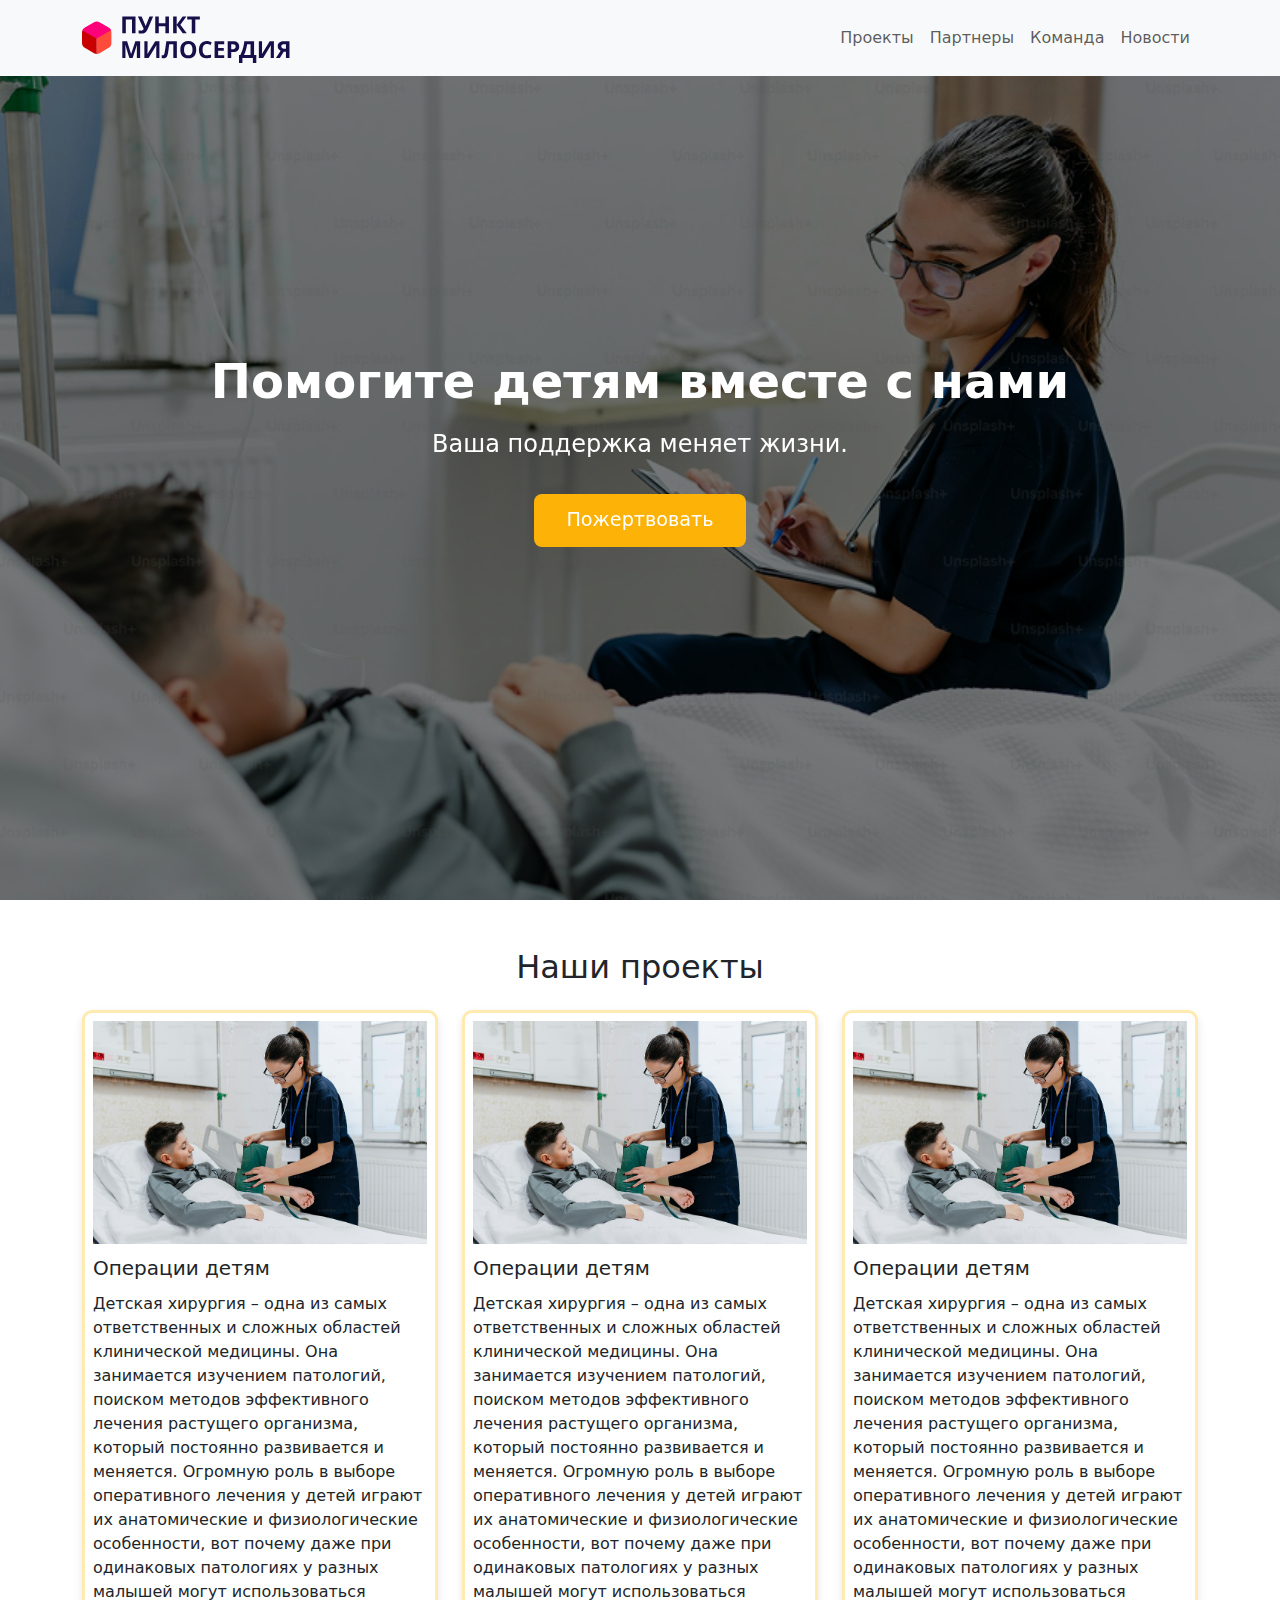
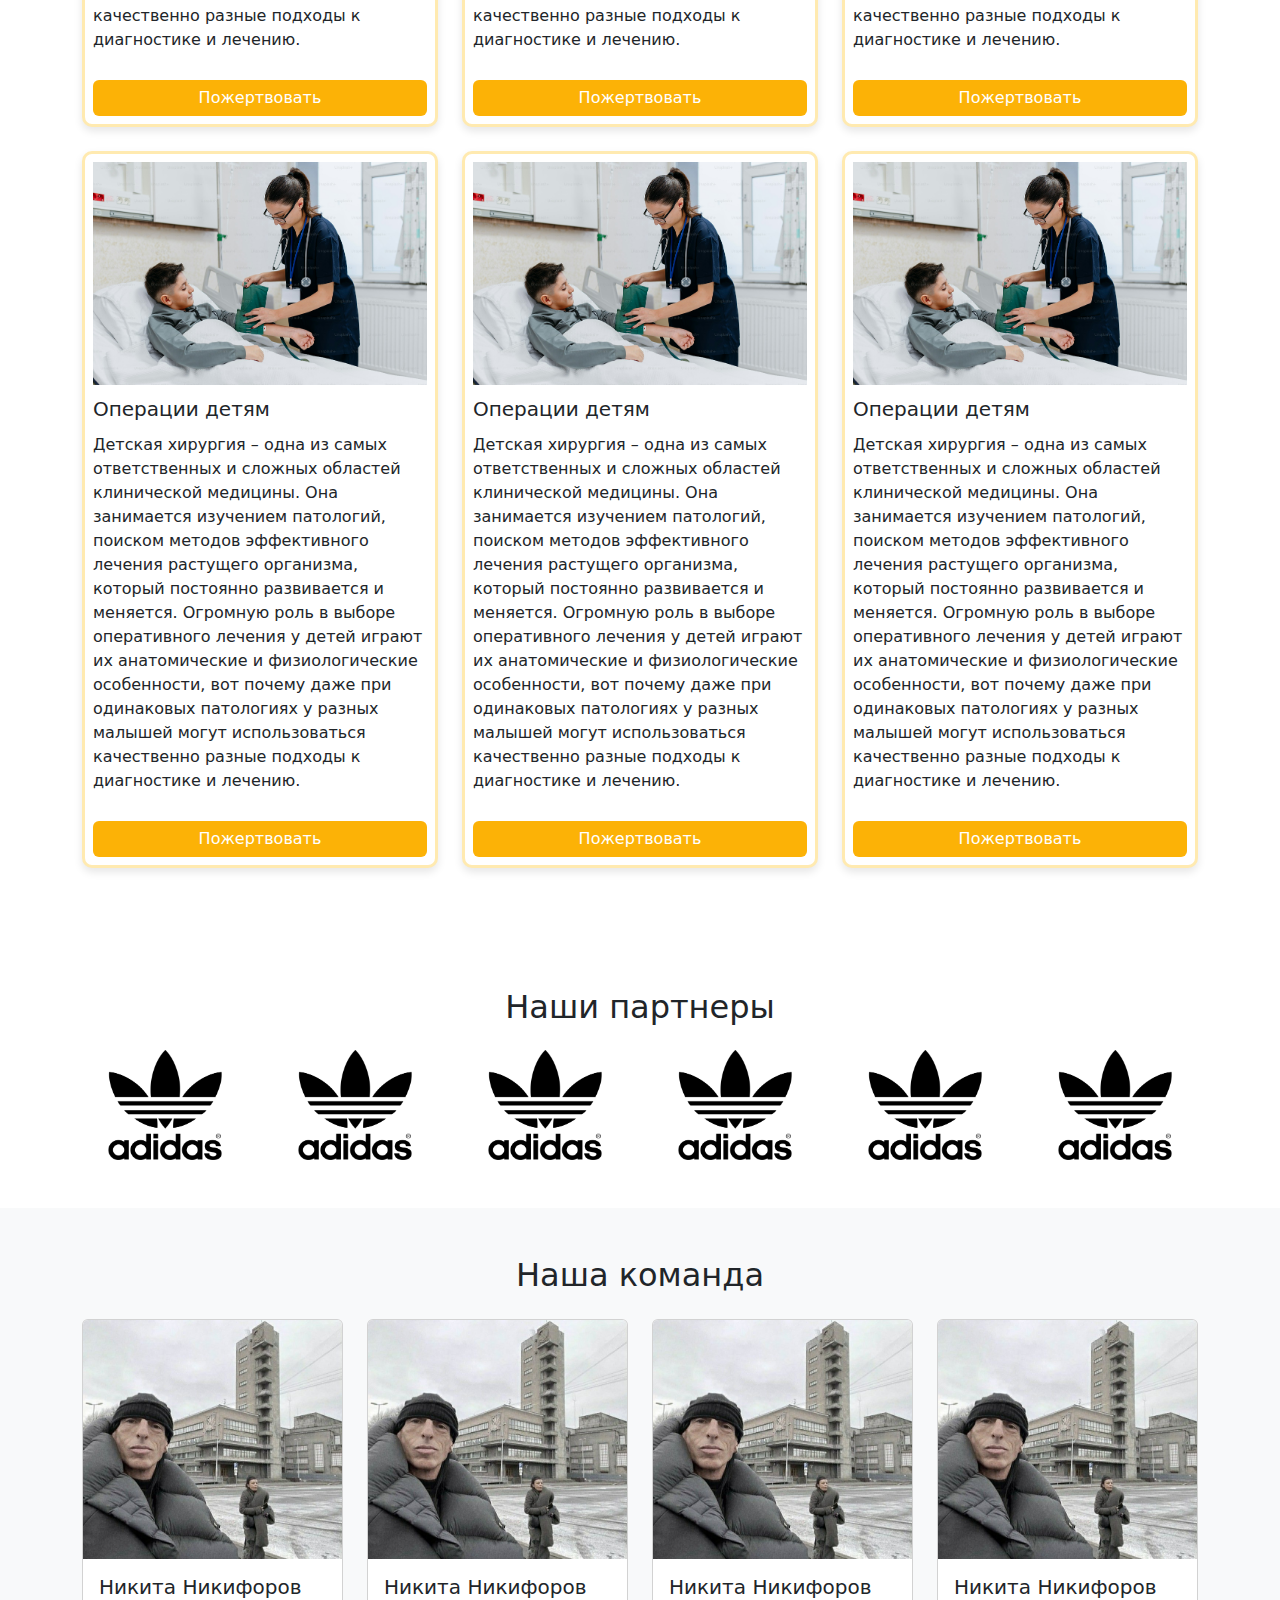
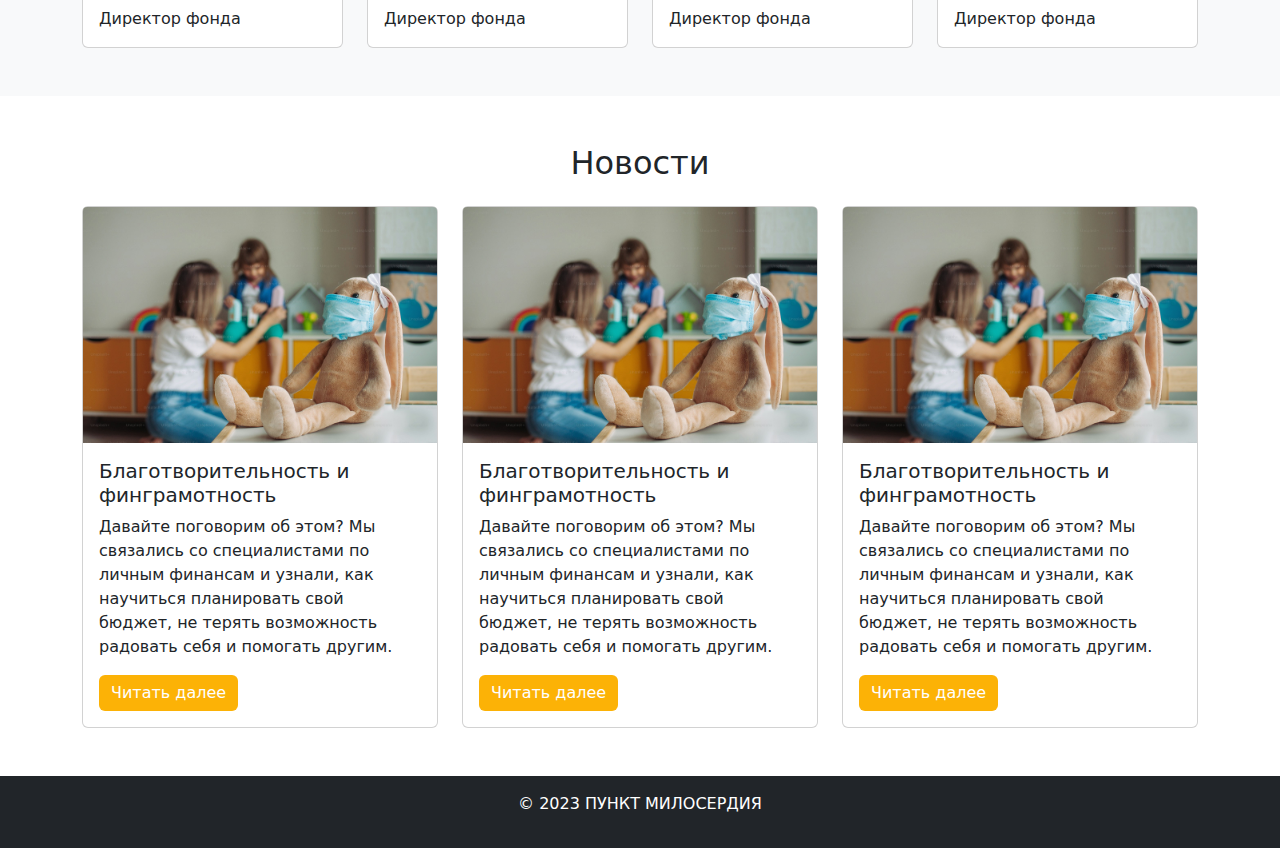
==== index.html @ 9f7f4b55 "new project" ====
<!DOCTYPE html>
<html lang="ru">
<head>
  <meta charset="UTF-8">
  <meta name="viewport" content="width=device-width, initial-scale=1.0">
  <title>ПУНКТ МИЛОСЕРДИЯ</title>
  <link href="https://cdn.jsdelivr.net/npm/bootstrap@5.3.0/dist/css/bootstrap.min.css" rel="stylesheet">
  <link rel="stylesheet" href="./css/styles.css">
</head>
<body>
  <header>
    <nav class="navbar navbar-expand-lg navbar-light bg-light fixed-top">
      <div class="container">
        <a class="navbar-brand" href="./">
          <img src="./images/logo.svg" alt="Логотип ПУНКТ МИЛОСЕРДИЯ" height="50">
        </a>
        <button class="navbar-toggler" type="button" data-bs-toggle="collapse" data-bs-target="#navbarNav">
          <span class="navbar-toggler-icon"></span>
        </button>
        <div class="collapse navbar-collapse" id="navbarNav">
          <ul class="navbar-nav ms-auto">
            <li class="nav-item"><a class="nav-link" href="./projects.html">Проекты</a></li>
            <li class="nav-item"><a class="nav-link" href="#partners">Партнеры</a></li>
            <li class="nav-item"><a class="nav-link" href="#team">Команда</a></li>
            <li class="nav-item"><a class="nav-link" href="#news">Новости</a></li>
          </ul>
        </div>
      </div>
    </nav>
  </header>
<section id="hero">
    <div id="hero-slider" class="carousel slide" data-bs-ride="carousel">
      <div class="carousel-inner">
        <div class="carousel-item active">
          <img src="./images/slider1.jpg" class="d-block w-100" alt="Слайд 1">
        </div>
        <div class="carousel-item">
          <img src="./images/slider2.jpg" class="d-block w-100" alt="Слайд 2">
        </div>
        <div class="carousel-item">
          <img src="./images/slider3.jpg" class="d-block w-100" alt="Слайд 2">
        </div>
      </div>
    </div>
  
    <div class="hero-content">
      <h1 class="display-4">Помогите детям вместе с нами</h1>
      <p class="lead">Ваша поддержка меняет жизни.</p>
      <a href="#donate" class="btn btn-primary btn-lg" data-bs-toggle="modal" data-bs-target="#donateModal">Пожертвовать</a>
    </div>
  </section>

  <section id="projects" class="py-5">
    <div class="container">
      <h2 class="text-center mb-4">Наши проекты</h2>
      <div class="row">
        <div class="col-md-4 mb-4">
          <div class="project-card p-2 d-flex flex-column">
            <img src="images/project.jpg" class="card-img-top" alt="Проект 1">
            <div class="card-body">
              <h5 class="card-title">Операции детям</h5>
              <p class="card-text">Детская хирургия – одна из самых ответственных и сложных областей клинической медицины. Она занимается изучением патологий, поиском методов эффективного лечения растущего организма, который постоянно развивается и меняется. Огромную роль в выборе оперативного лечения у детей играют их анатомические и физиологические особенности, вот почему даже при одинаковых патологиях у разных малышей могут использоваться качественно разные подходы к диагностике и лечению.</p>
              <a href="#" class="btn btn-primary" data-bs-toggle="modal" data-bs-target="#donateModal">Пожертвовать</a>
            </div>
          </div>
        </div>
        <div class="col-md-4 mb-4">
          <div class="project-card p-2 d-flex flex-column">
            <img src="images/project.jpg" class="card-img-top" alt="Проект 1">
            <div class="card-body">
              <h5 class="card-title">Операции детям</h5>
              <p class="card-text">Детская хирургия – одна из самых ответственных и сложных областей клинической медицины. Она занимается изучением патологий, поиском методов эффективного лечения растущего организма, который постоянно развивается и меняется. Огромную роль в выборе оперативного лечения у детей играют их анатомические и физиологические особенности, вот почему даже при одинаковых патологиях у разных малышей могут использоваться качественно разные подходы к диагностике и лечению.</p>
              <a href="#" class="btn btn-primary" data-bs-toggle="modal" data-bs-target="#donateModal">Пожертвовать</a>
            </div>
          </div>
        </div>
        <div class="col-md-4 mb-4">
          <div class="project-card p-2 d-flex flex-column">
            <img src="images/project.jpg" class="card-img-top" alt="Проект 1">
            <div class="card-body">
              <h5 class="card-title">Операции детям</h5>
              <p class="card-text">Детская хирургия – одна из самых ответственных и сложных областей клинической медицины. Она занимается изучением патологий, поиском методов эффективного лечения растущего организма, который постоянно развивается и меняется. Огромную роль в выборе оперативного лечения у детей играют их анатомические и физиологические особенности, вот почему даже при одинаковых патологиях у разных малышей могут использоваться качественно разные подходы к диагностике и лечению.</p>
              <a href="#" class="btn btn-primary" data-bs-toggle="modal" data-bs-target="#donateModal">Пожертвовать</a>
            </div>
          </div>
        </div>
        <div class="col-md-4 mb-4">
          <div class="project-card p-2 d-flex flex-column">
            <img src="images/project.jpg" class="card-img-top" alt="Проект 1">
            <div class="card-body">
              <h5 class="card-title">Операции детям</h5>
              <p class="card-text">Детская хирургия – одна из самых ответственных и сложных областей клинической медицины. Она занимается изучением патологий, поиском методов эффективного лечения растущего организма, который постоянно развивается и меняется. Огромную роль в выборе оперативного лечения у детей играют их анатомические и физиологические особенности, вот почему даже при одинаковых патологиях у разных малышей могут использоваться качественно разные подходы к диагностике и лечению.</p>
              <a href="#" class="btn btn-primary" data-bs-toggle="modal" data-bs-target="#donateModal">Пожертвовать</a>
            </div>
          </div>
        </div>
        <div class="col-md-4 mb-4">
          <div class="project-card p-2 d-flex flex-column">
            <img src="images/project.jpg" class="card-img-top" alt="Проект 1">
            <div class="card-body">
              <h5 class="card-title">Операции детям</h5>
              <p class="card-text">Детская хирургия – одна из самых ответственных и сложных областей клинической медицины. Она занимается изучением патологий, поиском методов эффективного лечения растущего организма, который постоянно развивается и меняется. Огромную роль в выборе оперативного лечения у детей играют их анатомические и физиологические особенности, вот почему даже при одинаковых патологиях у разных малышей могут использоваться качественно разные подходы к диагностике и лечению.</p>
              <a href="#" class="btn btn-primary" data-bs-toggle="modal" data-bs-target="#donateModal">Пожертвовать</a>
            </div>
          </div>
        </div>
        <div class="col-md-4 mb-4">
          <div class="project-card p-2 d-flex flex-column">
            <img src="images/project.jpg" class="card-img-top" alt="Проект 1">
            <div class="card-body">
              <h5 class="card-title">Операции детям</h5>
              <p class="card-text">Детская хирургия – одна из самых ответственных и сложных областей клинической медицины. Она занимается изучением патологий, поиском методов эффективного лечения растущего организма, который постоянно развивается и меняется. Огромную роль в выборе оперативного лечения у детей играют их анатомические и физиологические особенности, вот почему даже при одинаковых патологиях у разных малышей могут использоваться качественно разные подходы к диагностике и лечению.</p>
              <a href="#" class="btn btn-primary" data-bs-toggle="modal" data-bs-target="#donateModal">Пожертвовать</a>
            </div>
          </div>
        </div>
      </div>
    </div>
  </section>

  <section id="partners" class="py-5">
    <div class="container">
      <h2 class="text-center mb-4">Наши партнеры</h2>
      <div class="row">
        <div class="col-md-2"><img src="./images/brand.png" alt="Партнер 1" class="img-fluid"></div>
        <div class="col-md-2"><img src="./images/brand.png" alt="Партнер 1" class="img-fluid"></div>
        <div class="col-md-2"><img src="./images/brand.png" alt="Партнер 1" class="img-fluid"></div>
        <div class="col-md-2"><img src="./images/brand.png" alt="Партнер 1" class="img-fluid"></div>
        <div class="col-md-2"><img src="./images/brand.png" alt="Партнер 1" class="img-fluid"></div>
        <div class="col-md-2"><img src="./images/brand.png" alt="Партнер 1" class="img-fluid"></div>
      </div>
    </div>
  </section>

  <section id="team" class="py-5 bg-light">
    <div class="container">
      <h2 class="text-center mb-4">Наша команда</h2>
      <div class="row">
        <div class="col-md-3">
          <div class="card">
            <img src="./images/team1.jpg" class="card-img-top" alt="Сотрудник 1">
            <div class="card-body">
              <h5 class="card-title">Никита Никифоров</h5>
              <p class="card-text">Директор фонда</p>
            </div>
          </div>
        </div>
        <div class="col-md-3">
          <div class="card">
            <img src="./images/team1.jpg" class="card-img-top" alt="Сотрудник 1">
            <div class="card-body">
              <h5 class="card-title">Никита Никифоров</h5>
              <p class="card-text">Директор фонда</p>
            </div>
          </div>
        </div>
        <div class="col-md-3">
          <div class="card">
            <img src="./images/team1.jpg" class="card-img-top" alt="Сотрудник 1">
            <div class="card-body">
              <h5 class="card-title">Никита Никифоров</h5>
              <p class="card-text">Директор фонда</p>
            </div>
          </div>
        </div>
        <div class="col-md-3">
          <div class="card">
            <img src="./images/team1.jpg" class="card-img-top" alt="Сотрудник 1">
            <div class="card-body">
              <h5 class="card-title">Никита Никифоров</h5>
              <p class="card-text">Директор фонда</p>
            </div>
          </div>
        </div>
      </div>
    </div>
  </section>

  <section id="news" class="py-5">
    <div class="container">
      <h2 class="text-center mb-4">Новости</h2>
      <div class="row">
        <div class="col-md-4">
          <div class="card">
            <div class="img">
              <img src="./images/slider2.jpg" alt="">
            </div>
            <div class="card-body">
              <h5 class="card-title">Благотворительность и финграмотность</h5>
              <p class="card-text">Давайте поговорим об этом? Мы связались со специалистами по личным финансам и узнали, как научиться планировать свой бюджет, не терять возможность радовать себя и помогать другим.</p>
              <a href="./article.html" class="btn btn-primary">Читать далее</a>
            </div>
          </div>
        </div>
        <div class="col-md-4">
          <div class="card">
            <div class="img">
              <img src="./images/slider2.jpg" alt="">
            </div>
            <div class="card-body">
              <h5 class="card-title">Благотворительность и финграмотность</h5>
              <p class="card-text">Давайте поговорим об этом? Мы связались со специалистами по личным финансам и узнали, как научиться планировать свой бюджет, не терять возможность радовать себя и помогать другим.</p>
              <a href="./article.html" class="btn btn-primary">Читать далее</a>
            </div>
          </div>
        </div>
        <div class="col-md-4">
          <div class="card">
            <div class="img">
              <img src="./images/slider2.jpg" alt="">
            </div>
            <div class="card-body">
              <h5 class="card-title">Благотворительность и финграмотность</h5>
              <p class="card-text">Давайте поговорим об этом? Мы связались со специалистами по личным финансам и узнали, как научиться планировать свой бюджет, не терять возможность радовать себя и помогать другим.</p>
              <a href="./article.html" class="btn btn-primary">Читать далее</a>
            </div>
          </div>
        </div>
      </div>
    </div>
  </section>

  <footer class="bg-dark text-white text-center py-3">
    <p>&copy; 2023 ПУНКТ МИЛОСЕРДИЯ</p>
  </footer>

<div class="modal fade" id="donateModal" tabindex="-1">
    <div class="modal-dialog">
      <div class="modal-content">
        <div class="modal-header">
          <h5 class="modal-title">Пожертвовать</h5>
          <button type="button" class="btn-close" data-bs-dismiss="modal"></button>
        </div>
        <div class="modal-body">
          <form>
            <div class="mb-3">
              <label for="amount" class="form-label">Сумма</label>
              <input type="number" class="form-control" id="amount" required>
            </div>
            <div class="mb-3">
              <label for="paymentType" class="form-label">Тип платежа</label>
              <select class="form-select" id="paymentType">
                <option value="one-time">Разовый</option>
                <option value="monthly">Ежемесячный</option>
              </select>
            </div>
            <div class="mb-3">
              <label for="name" class="form-label">Имя (по желанию)</label>
              <input type="text" class="form-control" id="name">
            </div>
            <div class="mb-3">
              <label for="comment" class="form-label">Комментарий</label>
              <textarea class="form-control" id="comment" rows="3"></textarea>
            </div>
            <div class="mb-3 form-check">
              <input type="checkbox" class="form-check-input" id="photoRequest">
              <label class="form-check-label" for="photoRequest">Хочу получить фото с благодарностью</label>
            </div>
          </form>
        </div>
        <div class="modal-footer">
          <button type="button" class="btn btn-secondary" data-bs-dismiss="modal">Закрыть</button>
          <button type="submit" class="btn btn-primary">Пожертвовать</button>
        </div>
      </div>
    </div>
  </div>


  <script src="https://cdn.jsdelivr.net/npm/bootstrap@5.3.0/dist/js/bootstrap.bundle.min.js"></script>
  <script src="./js/scripts.js"></script>
</body>
</html>
---- css/styles.css ----
html {
  margin: 0;
  padding: 0;
}
#hero {
  position: relative;
  height: 100vh; /* Занимает всю высоту экрана */
  overflow: hidden;
}

/* Слайдер как фон */
#hero-slider {
  position: absolute;
  top: 0;
  left: 0;
  width: 100%;
  height: 100vh;
  z-index: 1;
}

#hero-slider .carousel-item img {
  height: 100%;
  object-fit: cover; /* Изображение заполняет весь блок */
}

/* Контент хиро-блока */
.hero-content {
  position: absolute;
  top: 0%;
  left: 0%;
  width: 100%;
  height: 100vh;
  text-align: center;
  display: flex;
  flex-direction: column;
  justify-content: center;

  color: white;
  z-index: 2; /* Контент поверх слайдера */
  background: rgba(0, 0, 0, 0.5); /* Полупрозрачный фон */
}

.hero-content h1 {
  font-size: 3rem;
  font-weight: bold;
  margin-bottom: 1rem;
}

.hero-content p {
  font-size: 1.5rem;
  margin-bottom: 2rem;
}

.hero-content .btn {
  font-size: 1.2rem;
  align-self: center;
  padding: 0.75rem 2rem;
}

.card:hover {
    transform: scale(1.05);
    transition: transform 0.3s ease;
  }
  
  /* Анимация логотипов партнеров */
  #partners img {
    transition: transform 0.3s ease;
  }
  #partners img:hover {
    transform: rotate(10deg);
  }

.carousel-item {
  max-width: 2560px;
  height: 100vh;
  aspect-ratio: 16 / 9;
}
.carousel-item img {
  width: 100%;
  height: 100%;
  object-fit: cover;
}
.btn {
  background-color: #FCB206;
  border: 0;
  transition: background .3s ease-in;
}
.btn:hover {
  background-color: #ff8800 !important;
}
.project-card {
  display: flex;
  flex-direction: column;
  gap: 12px;
  border-radius: 10px;
  background: white;
  box-shadow: 0 4px 8px rgba(0, 0, 0, 0.1);
  border: 3px solid rgba(255, 234, 176, 1);
}
.project-card .card-body {
  display: flex;
  flex-direction: column;
  gap: 12px;
}

.card .img img {
  width: 100%;
  height: 100%;
  object-fit: contain;
  border-radius: 4px 4px 0 0;
}

.nav-item.active {
  border-bottom: 1px solid #FCB206;
}
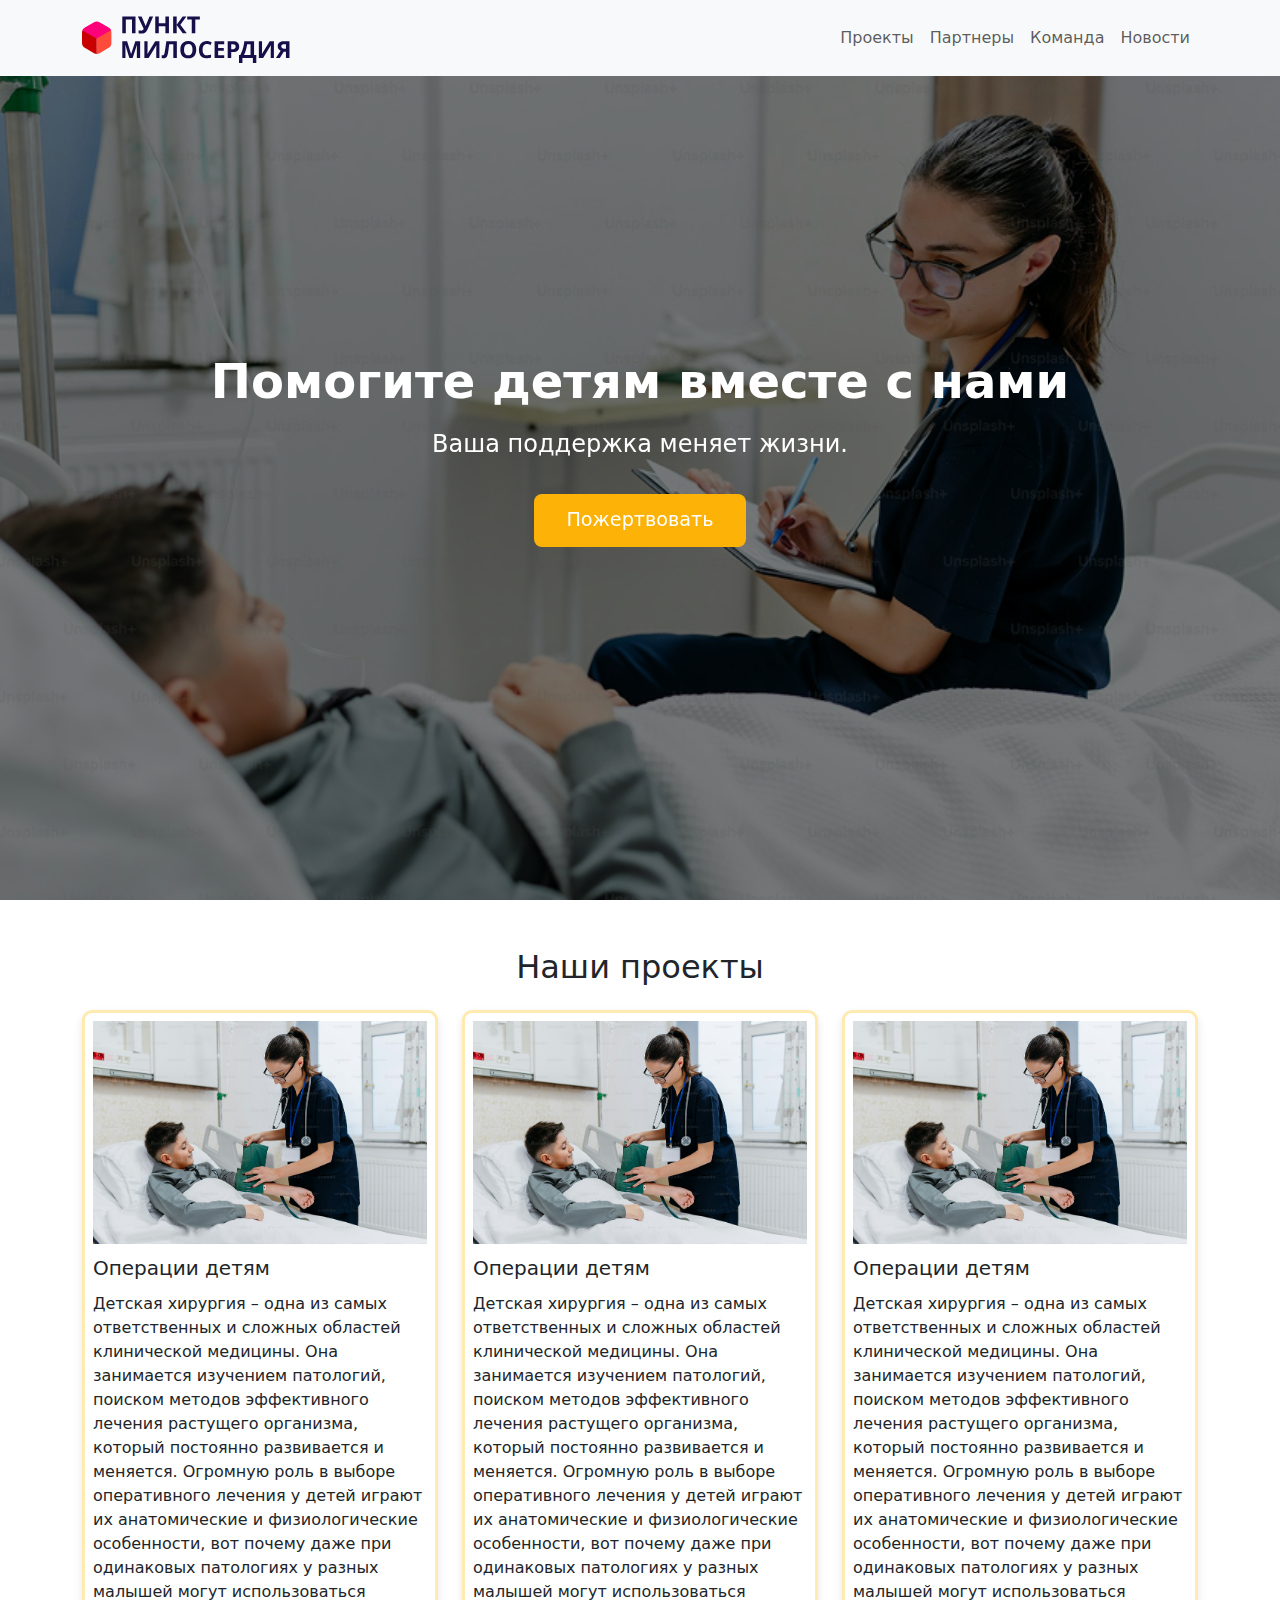
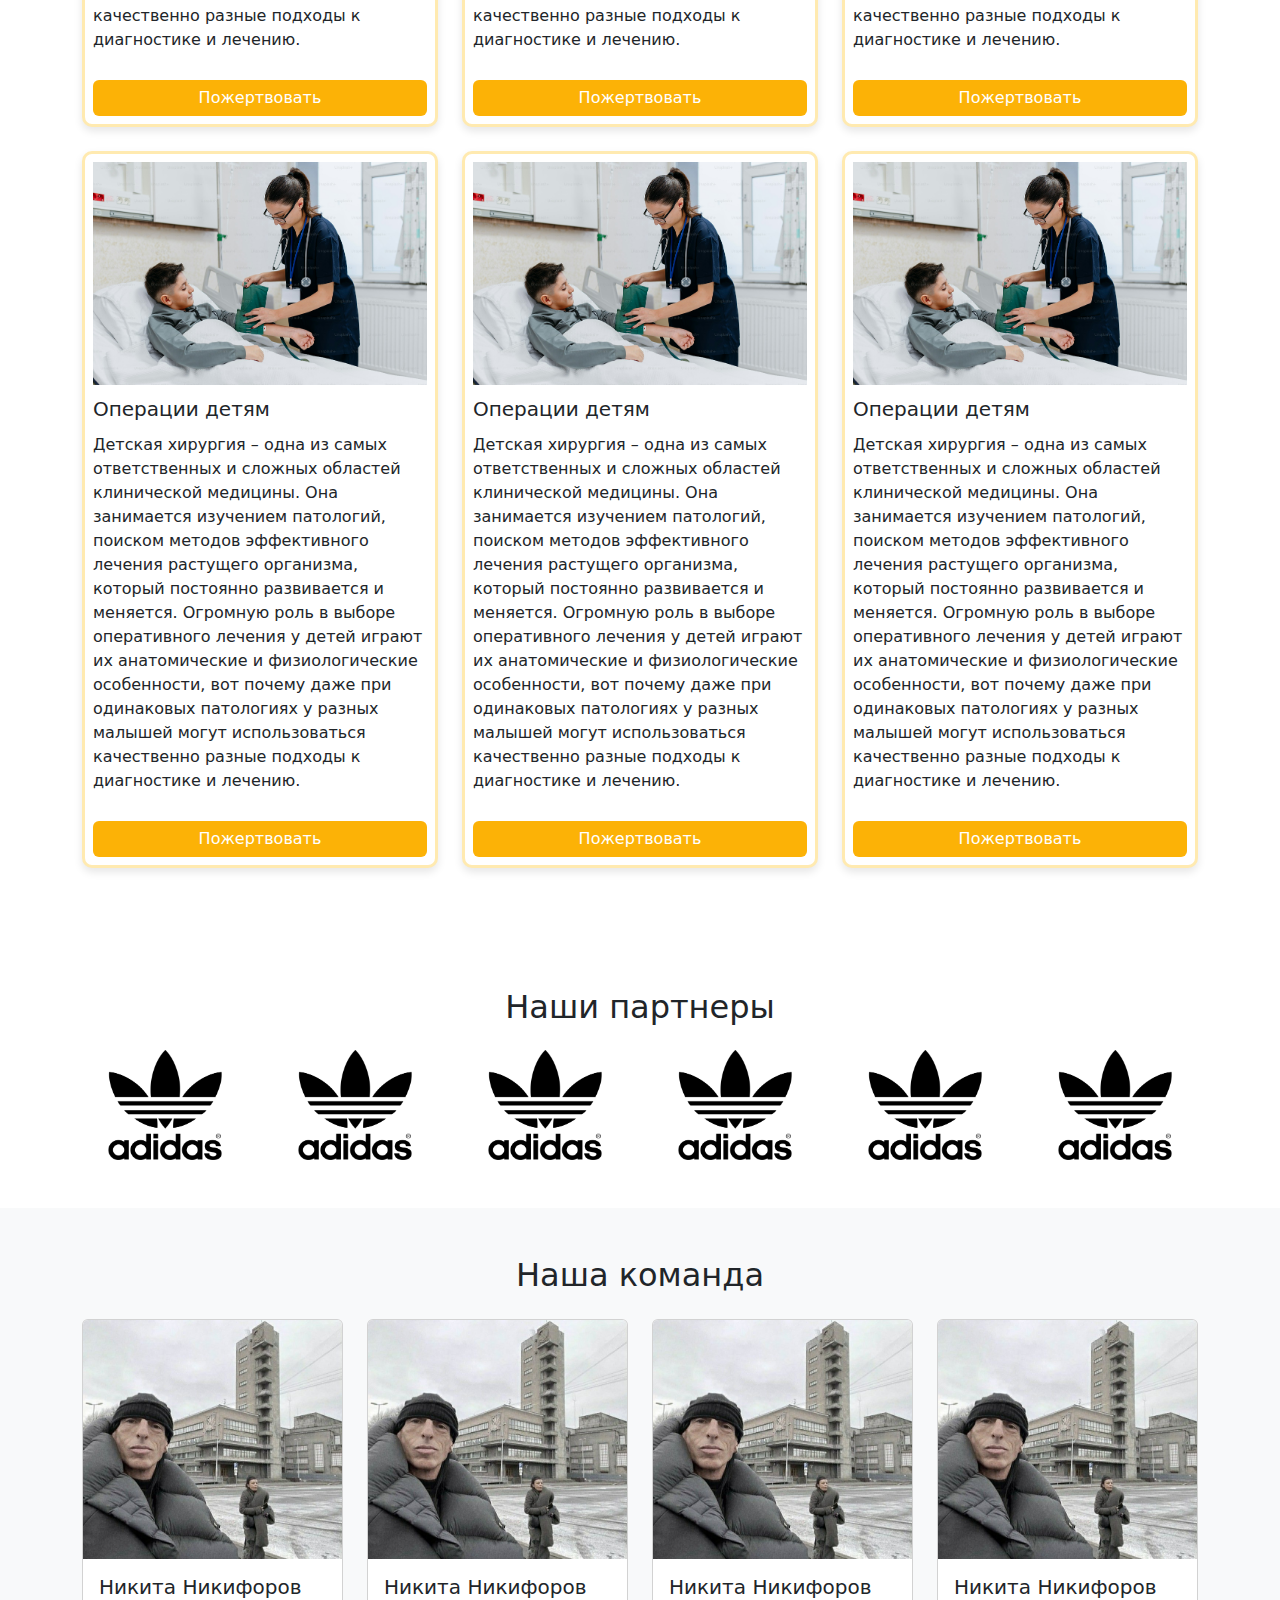
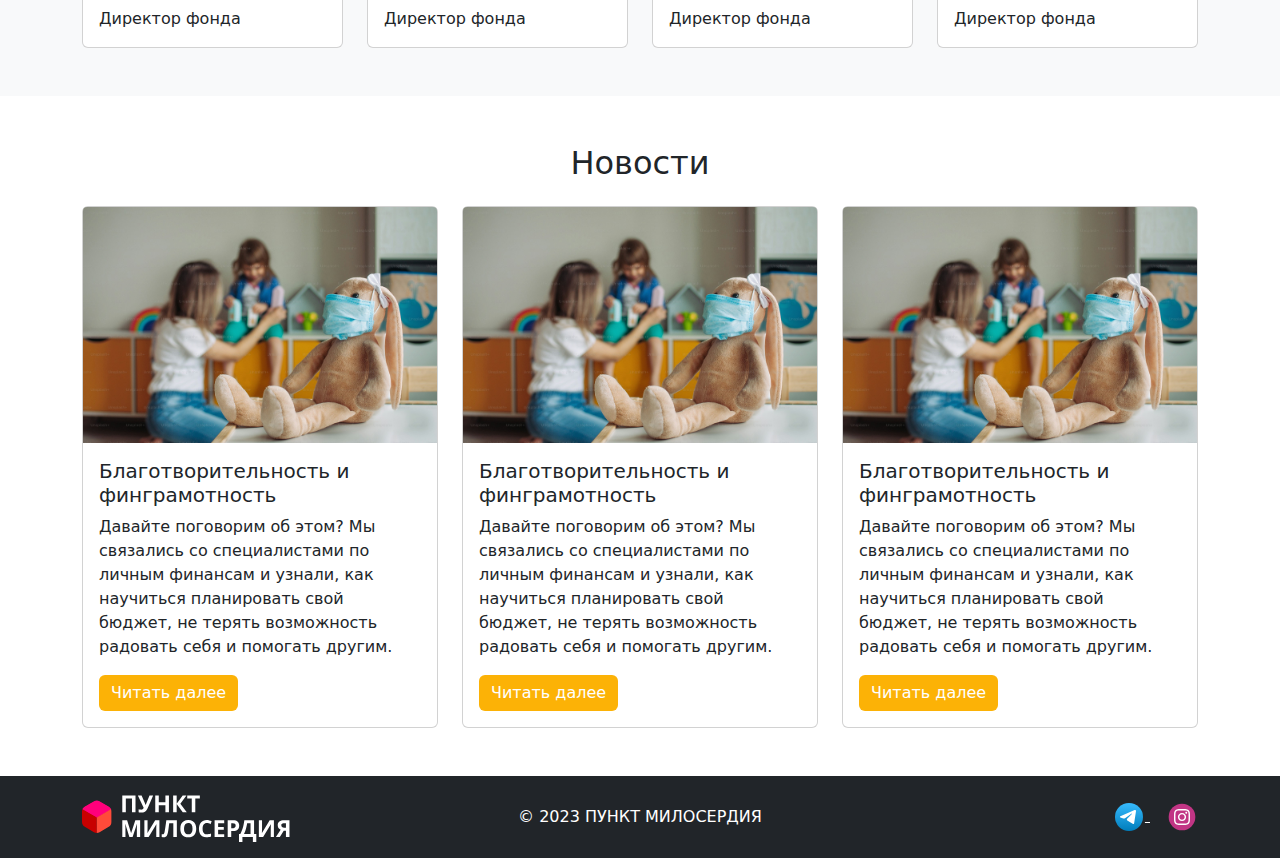
==== commit 9366cf9f: "update" ====
--- a/index.html
+++ b/index.html
@@ -22,7 +22,7 @@
             <li class="nav-item"><a class="nav-link" href="./projects.html">Проекты</a></li>
             <li class="nav-item"><a class="nav-link" href="#partners">Партнеры</a></li>
             <li class="nav-item"><a class="nav-link" href="#team">Команда</a></li>
-            <li class="nav-item"><a class="nav-link" href="#news">Новости</a></li>
+            <li class="nav-item"><a class="nav-link" href="./articles.html">Новости</a></li>
           </ul>
         </div>
       </div>
@@ -220,9 +220,44 @@
     </div>
   </section>
 
-  <footer class="bg-dark text-white text-center py-3">
-    <p>&copy; 2023 ПУНКТ МИЛОСЕРДИЯ</p>
-  </footer>
+<footer class="bg-dark text-white py-3">
+    <div class="container">
+        <div class="row align-items-center">
+            <div class="col-md-4 text-center text-md-start">
+                <a class="navbar-brand" href="./">
+                    <img src="./images/white-logo.svg" alt="Логотип ПУНКТ МИЛОСЕРДИЯ" height="50">
+                </a>
+            </div>
+
+            <div class="col-md-4 text-center">
+                <p class="mb-0">&copy; 2023 ПУНКТ МИЛОСЕРДИЯ</p>
+            </div>
+
+            <div class="col-md-4 text-center text-md-end">
+                <a href="https://telegram.org" target="_blank" class="text-white me-3">
+                    <svg width="32" height="32" viewBox="0 0 32 32" fill="none" xmlns="http://www.w3.org/2000/svg">
+                        <circle cx="16" cy="16" r="14" fill="url(#paint0_linear_87_7225)"/>
+                        <path d="M22.9866 10.2088C23.1112 9.40332 22.3454 8.76755 21.6292 9.082L7.36482 15.3448C6.85123 15.5703 6.8888 16.3483 7.42147 16.5179L10.3631 17.4547C10.9246 17.6335 11.5325 17.541 12.0228 17.2023L18.655 12.6203C18.855 12.4821 19.073 12.7665 18.9021 12.9426L14.1281 17.8646C13.665 18.3421 13.7569 19.1512 14.314 19.5005L19.659 22.8523C20.2585 23.2282 21.0297 22.8506 21.1418 22.1261L22.9866 10.2088Z" fill="white"/>
+                        <defs>
+                            <linearGradient id="paint0_linear_87_7225" x1="16" y1="2" x2="16" y2="30" gradientUnits="userSpaceOnUse">
+                                <stop stop-color="#37BBFE"/>
+                                <stop offset="1" stop-color="#007DBB"/>
+                            </linearGradient>
+                        </defs>
+                    </svg>
+                </a>
+                <a href="https://instagram.com" target="_blank" class="text-white">
+                    <svg width="32" height="32" viewBox="0 0 48 48" fill="none" xmlns="http://www.w3.org/2000/svg">
+                        <circle cx="24" cy="24" r="20" fill="#C13584"/>
+                        <path d="M24 14.1622C27.2041 14.1622 27.5837 14.1744 28.849 14.2321C30.019 14.2855 30.6544 14.481 31.0773 14.6453C31.6374 14.863 32.0371 15.123 32.457 15.5429C32.877 15.9629 33.137 16.3626 33.3547 16.9227C33.519 17.3456 33.7145 17.981 33.7679 19.1509C33.8256 20.4163 33.8378 20.7958 33.8378 23.9999C33.8378 27.2041 33.8256 27.5836 33.7679 28.849C33.7145 30.019 33.519 30.6543 33.3547 31.0772C33.137 31.6373 32.877 32.0371 32.4571 32.457C32.0371 32.8769 31.6374 33.1369 31.0773 33.3546C30.6544 33.519 30.019 33.7144 28.849 33.7678C27.5839 33.8255 27.2044 33.8378 24 33.8378C20.7956 33.8378 20.4162 33.8255 19.151 33.7678C17.981 33.7144 17.3456 33.519 16.9227 33.3546C16.3626 33.1369 15.9629 32.8769 15.543 32.457C15.1231 32.0371 14.863 31.6373 14.6453 31.0772C14.481 30.6543 14.2855 30.019 14.2321 28.849C14.1744 27.5836 14.1622 27.2041 14.1622 23.9999C14.1622 20.7958 14.1744 20.4163 14.2321 19.1509C14.2855 17.981 14.481 17.3456 14.6453 16.9227C14.863 16.3626 15.123 15.9629 15.543 15.543C15.9629 15.123 16.3626 14.863 16.9227 14.6453C17.3456 14.481 17.981 14.2855 19.151 14.2321C20.4163 14.1744 20.7959 14.1622 24 14.1622ZM24 12C20.741 12 20.3323 12.0138 19.0524 12.0722C17.7752 12.1305 16.9028 12.3333 16.1395 12.63C15.3504 12.9366 14.6812 13.3469 14.0141 14.0141C13.3469 14.6812 12.9366 15.3504 12.63 16.1395C12.3333 16.9028 12.1305 17.7751 12.0722 19.0524C12.0138 20.3323 12 20.741 12 23.9999C12 27.259 12.0138 27.6676 12.0722 28.9475C12.1305 30.2248 12.3333 31.0971 12.63 31.8604C12.9366 32.6495 13.3469 33.3187 14.0141 33.9859C14.6812 34.653 15.3504 35.0633 16.1395 35.3699C16.9028 35.6666 17.7752 35.8694 19.0524 35.9277C20.3323 35.9861 20.741 35.9999 24 35.9999C27.259 35.9999 27.6677 35.9861 28.9476 35.9277C30.2248 35.8694 31.0972 35.6666 31.8605 35.3699C32.6496 35.0633 33.3188 34.653 33.9859 33.9859C34.653 33.3187 35.0634 32.6495 35.37 31.8604C35.6667 31.0971 35.8695 30.2248 35.9278 28.9475C35.9862 27.6676 36 27.259 36 23.9999C36 20.741 35.9862 20.3323 35.9278 19.0524C35.8695 17.7751 35.6667 16.9028 35.37 16.1395C35.0634 15.3504 34.653 14.6812 33.9859 14.0141C33.3188 13.3469 32.6496 12.9366 31.8605 12.63C31.0972 12.3333 30.2248 12.1305 28.9476 12.0722C27.6677 12.0138 27.259 12 24 12Z" fill="white"/>
+                        <path d="M24.0059 17.8433C20.6026 17.8433 17.8438 20.6021 17.8438 24.0054C17.8438 27.4087 20.6026 30.1675 24.0059 30.1675C27.4092 30.1675 30.1681 27.4087 30.1681 24.0054C30.1681 20.6021 27.4092 17.8433 24.0059 17.8433ZM24.0059 28.0054C21.7968 28.0054 20.0059 26.2145 20.0059 24.0054C20.0059 21.7963 21.7968 20.0054 24.0059 20.0054C26.2151 20.0054 28.0059 21.7963 28.0059 24.0054C28.0059 26.2145 26.2151 28.0054 24.0059 28.0054Z" fill="white"/>
+                        <path d="M31.8507 17.5963C31.8507 18.3915 31.206 19.0363 30.4107 19.0363C29.6154 19.0363 28.9707 18.3915 28.9707 17.5963C28.9707 16.801 29.6154 16.1562 30.4107 16.1562C31.206 16.1562 31.8507 16.801 31.8507 17.5963Z" fill="white"/>
+                    </svg>
+                </a>
+            </div>
+        </div>
+    </div>
+</footer>
 
 <div class="modal fade" id="donateModal" tabindex="-1">
     <div class="modal-dialog">
--- a/css/styles.css
+++ b/css/styles.css
@@ -2,9 +2,11 @@
   margin: 0;
   padding: 0;
 }
+
 #hero {
   position: relative;
-  height: 100vh; /* Занимает всю высоту экрана */
+  height: 100vh;
+  /* Занимает всю высоту экрана */
   overflow: hidden;
 }
 
@@ -20,7 +22,8 @@
 
 #hero-slider .carousel-item img {
   height: 100%;
-  object-fit: cover; /* Изображение заполняет весь блок */
+  object-fit: cover;
+  /* Изображение заполняет весь блок */
 }
 
 /* Контент хиро-блока */
@@ -36,8 +39,10 @@
   justify-content: center;
 
   color: white;
-  z-index: 2; /* Контент поверх слайдера */
-  background: rgba(0, 0, 0, 0.5); /* Полупрозрачный фон */
+  z-index: 2;
+  /* Контент поверх слайдера */
+  background: rgba(0, 0, 0, 0.5);
+  /* Полупрозрачный фон */
 }
 
 .hero-content h1 {
@@ -58,36 +63,41 @@
 }
 
 .card:hover {
-    transform: scale(1.05);
-    transition: transform 0.3s ease;
-  }
-  
-  /* Анимация логотипов партнеров */
-  #partners img {
-    transition: transform 0.3s ease;
-  }
-  #partners img:hover {
-    transform: rotate(10deg);
-  }
+  transform: scale(1.05);
+  transition: transform 0.3s ease;
+}
+
+/* Анимация логотипов партнеров */
+#partners img {
+  transition: transform 0.3s ease;
+}
+
+#partners img:hover {
+  transform: rotate(10deg);
+}
 
 .carousel-item {
   max-width: 2560px;
   height: 100vh;
   aspect-ratio: 16 / 9;
 }
+
 .carousel-item img {
   width: 100%;
   height: 100%;
   object-fit: cover;
 }
+
 .btn {
   background-color: #FCB206;
   border: 0;
   transition: background .3s ease-in;
 }
+
 .btn:hover {
   background-color: #ff8800 !important;
 }
+
 .project-card {
   display: flex;
   flex-direction: column;
@@ -97,6 +107,7 @@
   box-shadow: 0 4px 8px rgba(0, 0, 0, 0.1);
   border: 3px solid rgba(255, 234, 176, 1);
 }
+
 .project-card .card-body {
   display: flex;
   flex-direction: column;
@@ -113,3 +124,15 @@
 .nav-item.active {
   border-bottom: 1px solid #FCB206;
 }
+
+.grid-custom {
+  display: grid;
+  gap: 1rem;
+  grid-template-columns: repeat(auto-fit, minmax(300px, 1fr));
+}
+
+@media (min-width: 768px) {
+  .grid-custom {
+    grid-template-columns: repeat(3, 1fr);
+  }
+}